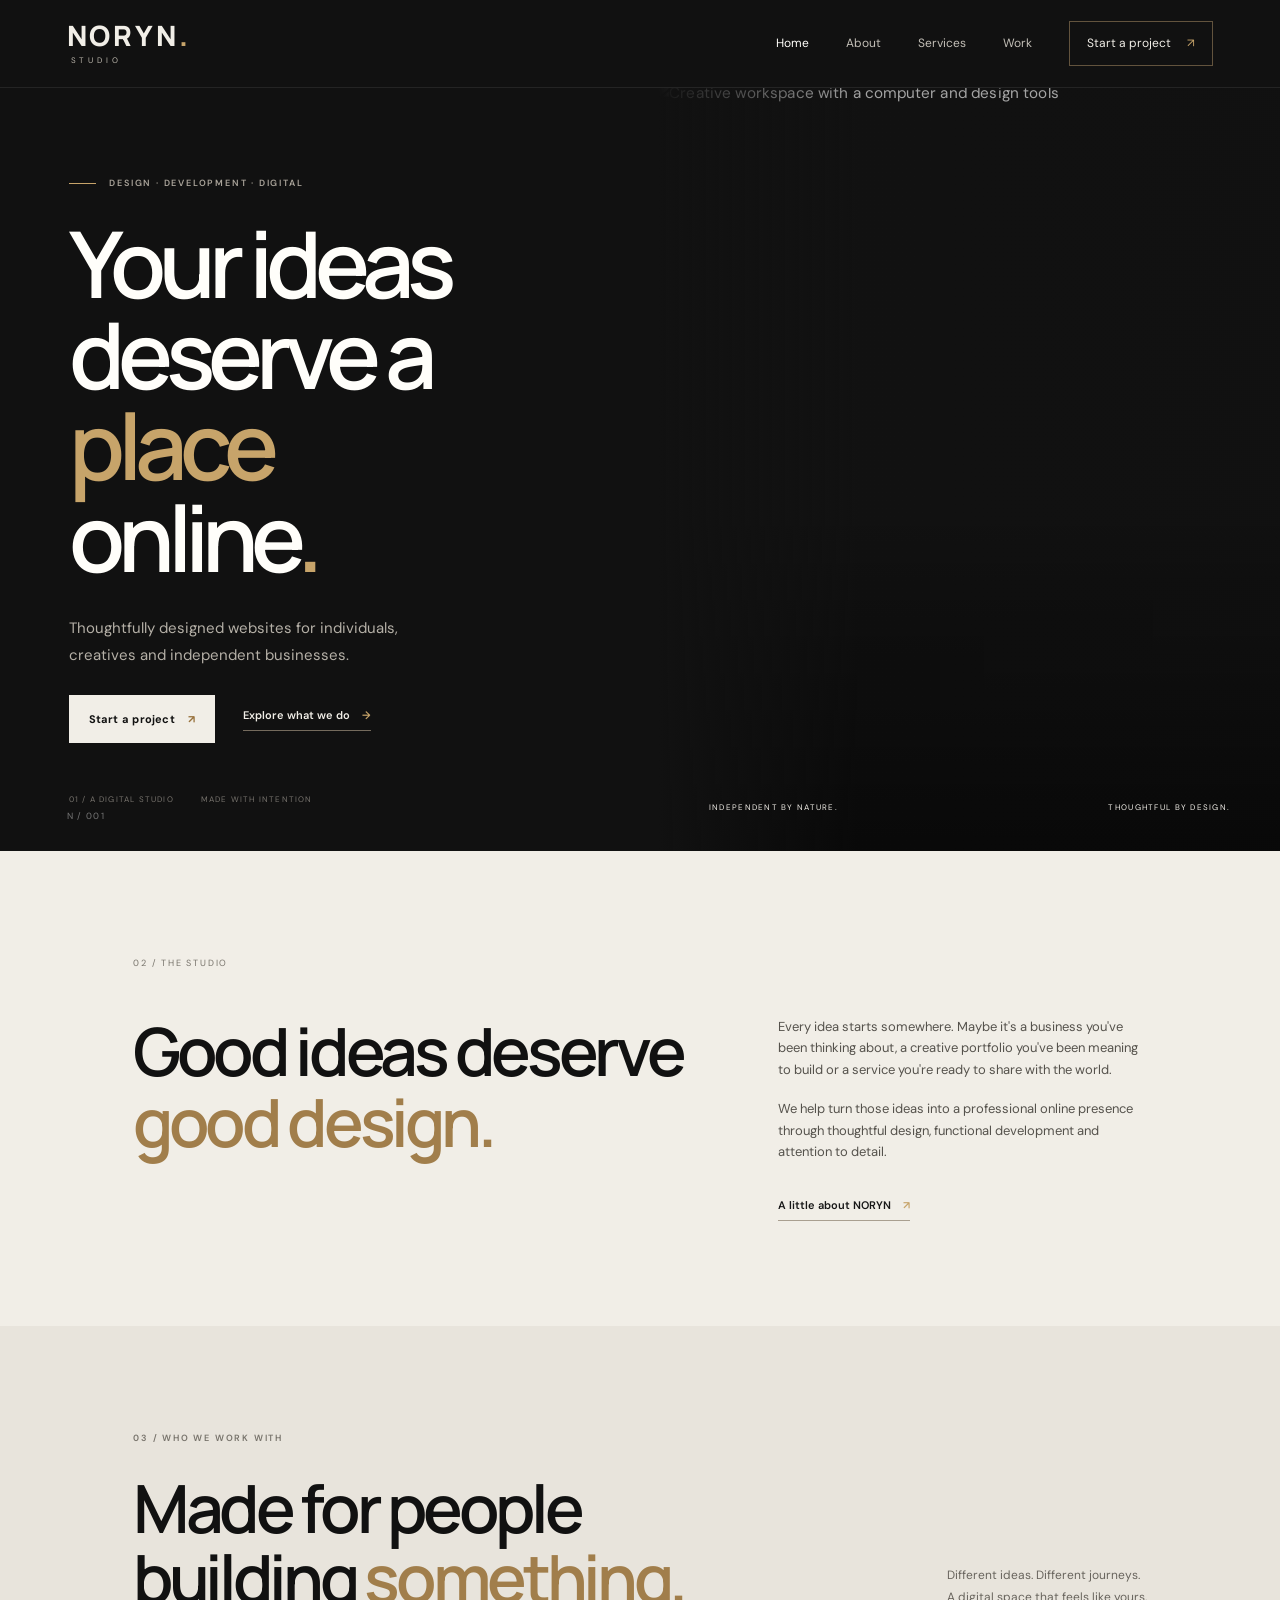
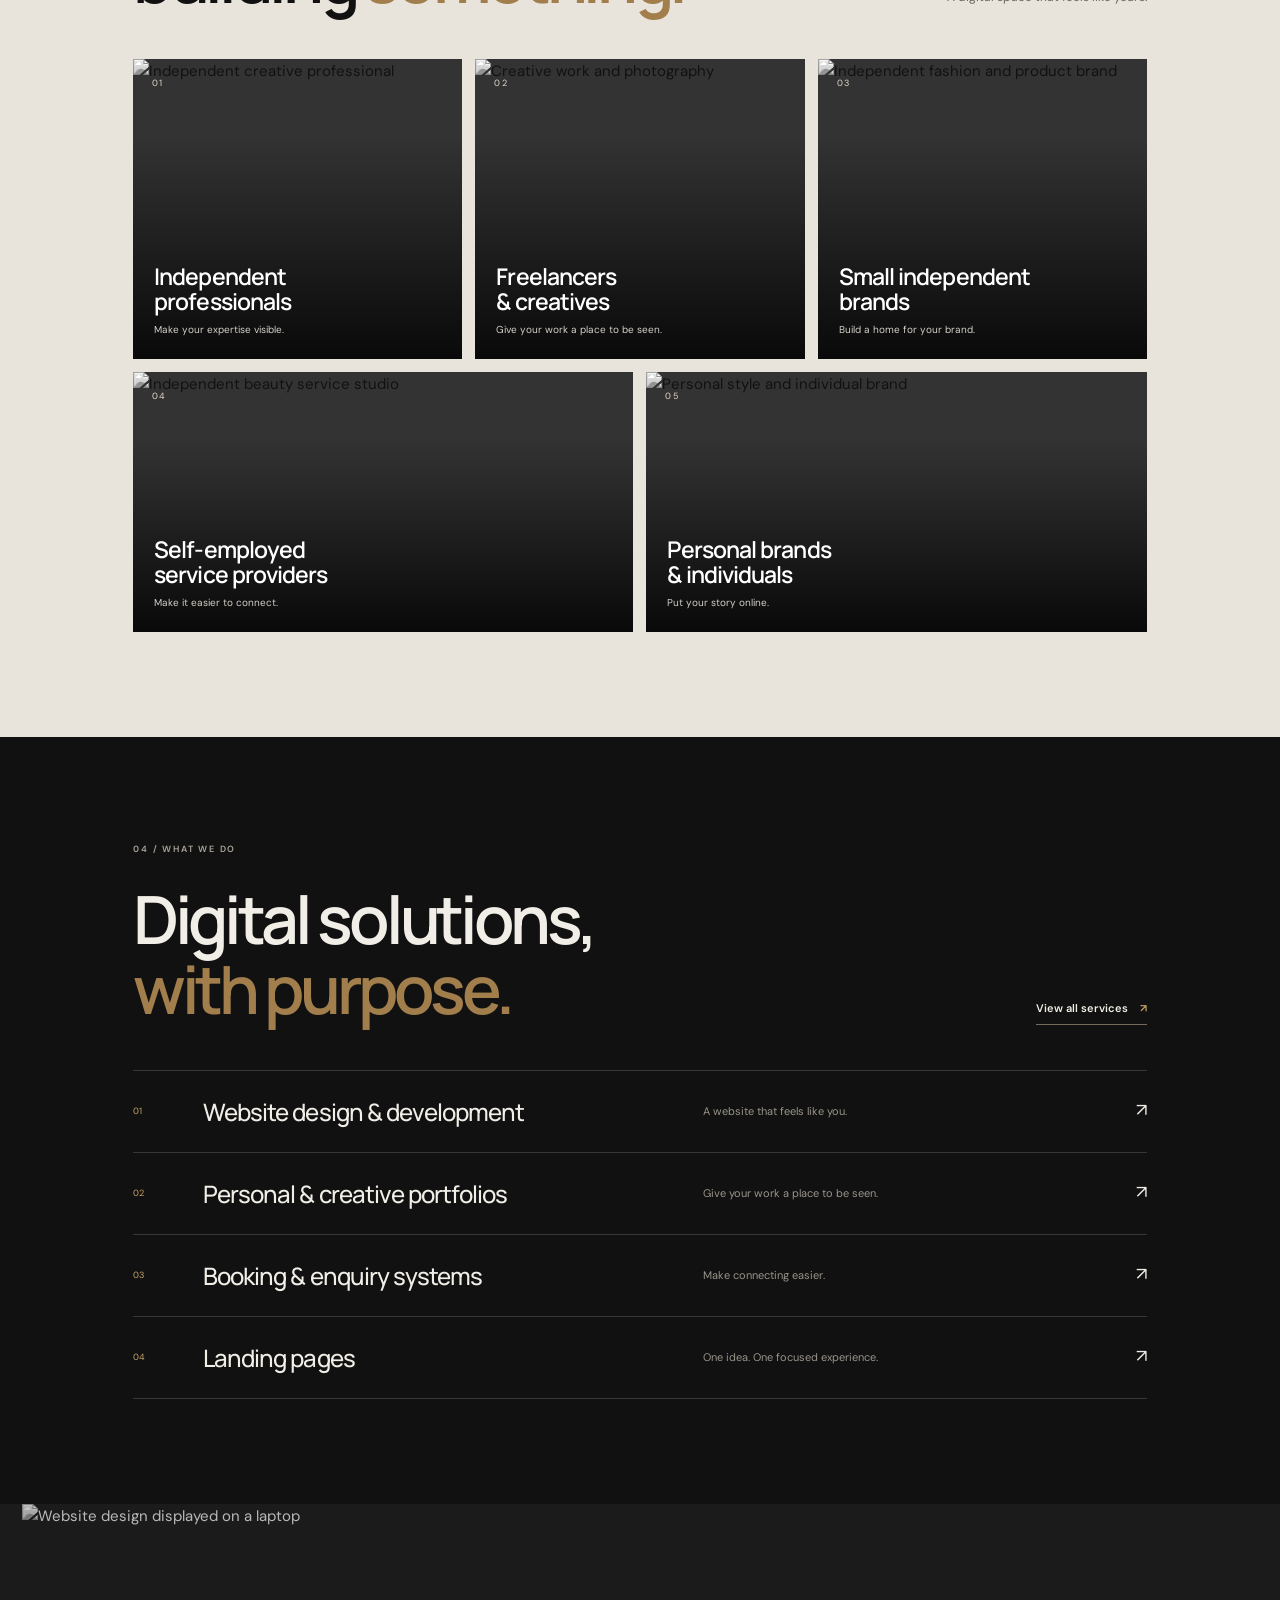
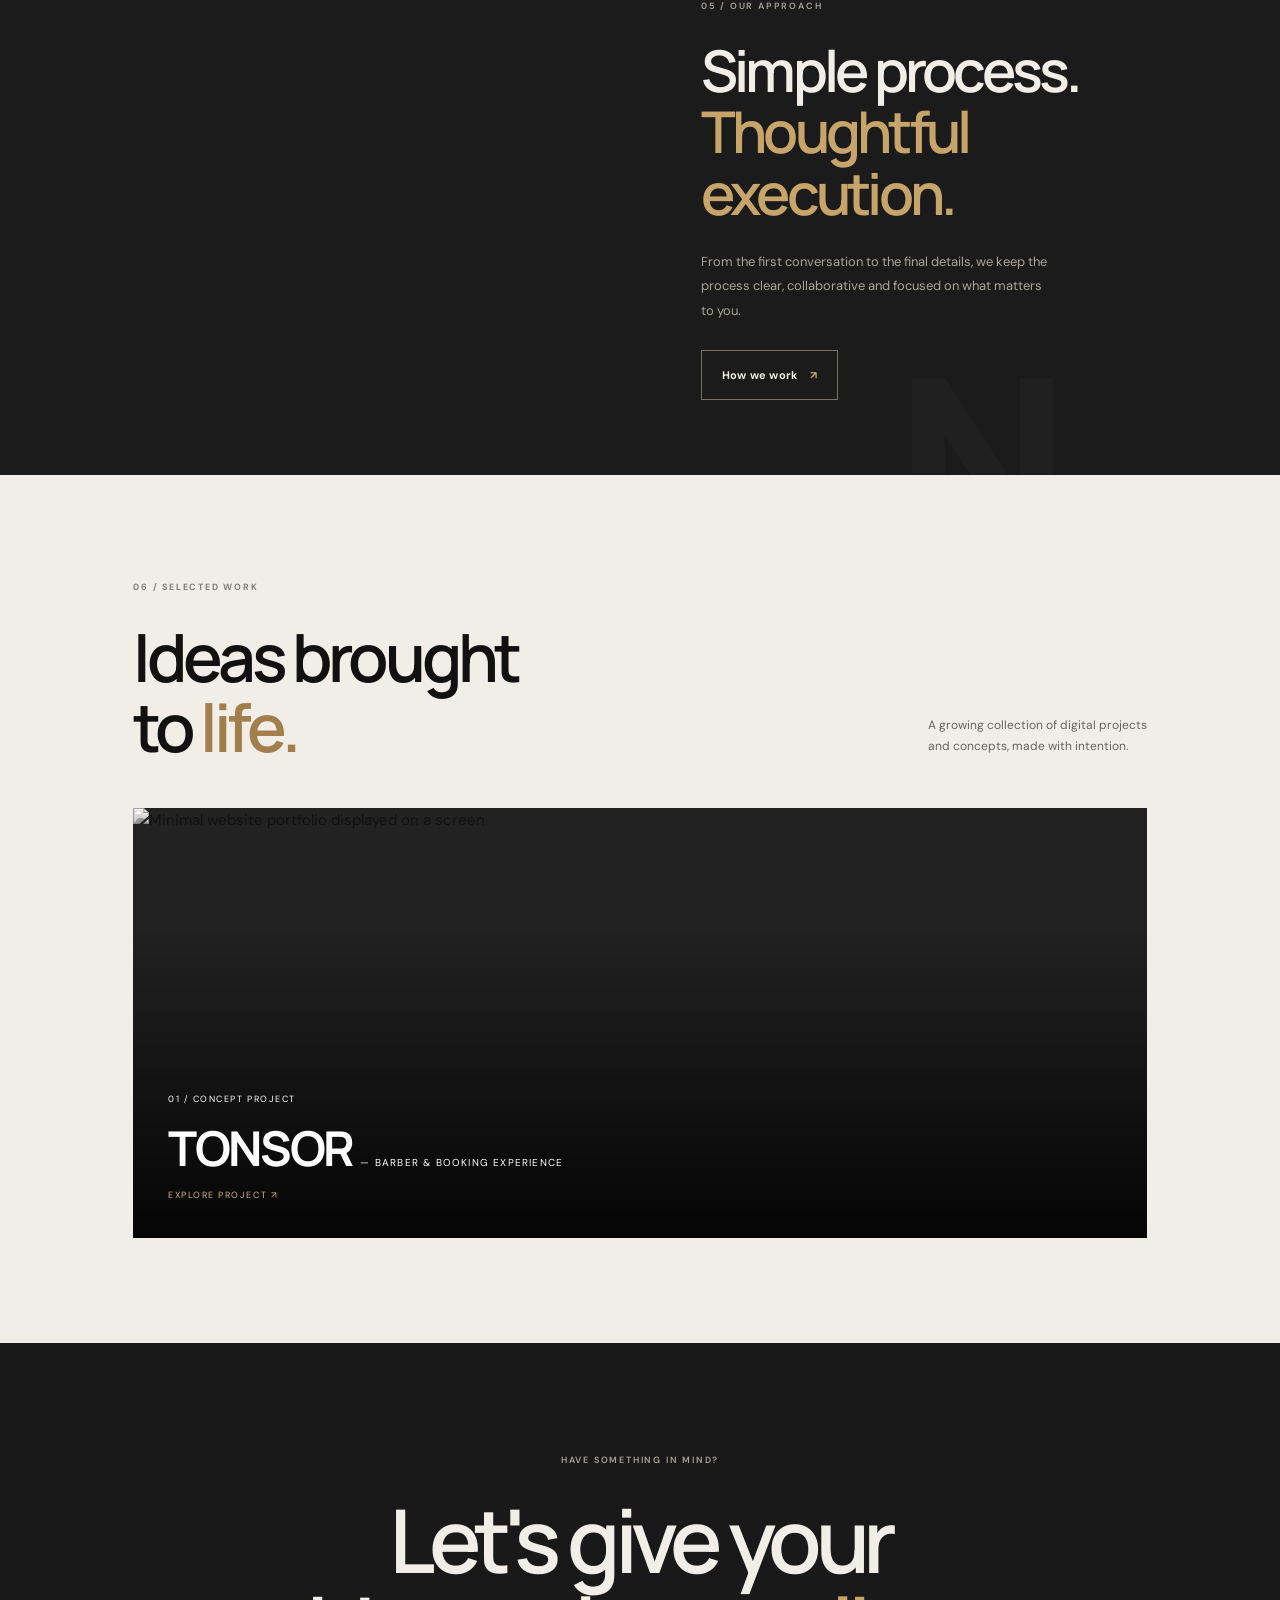
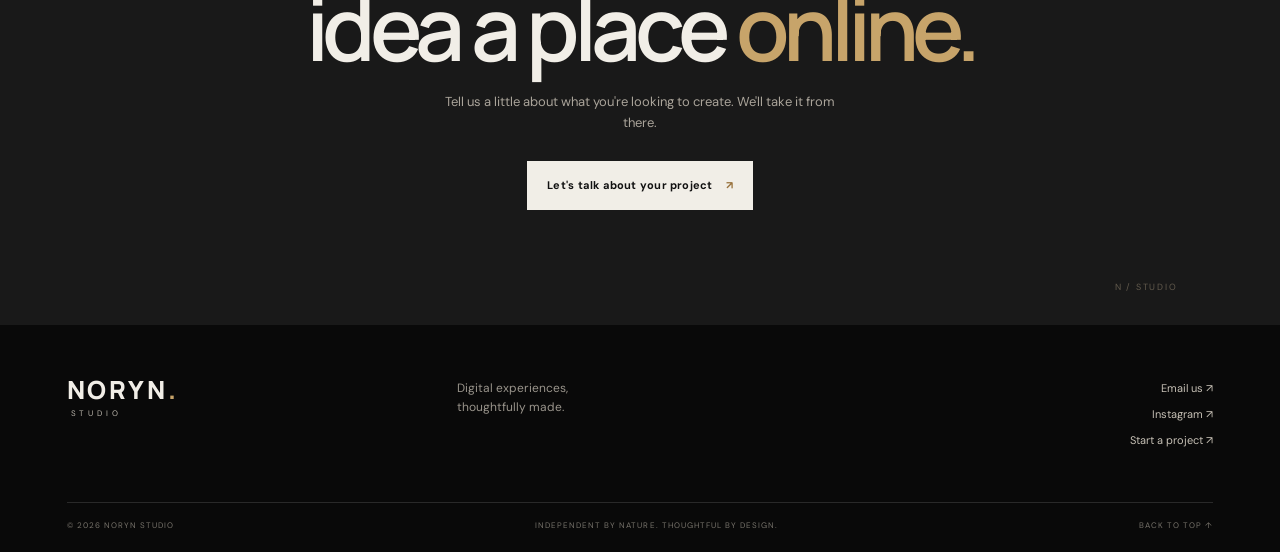
==== index.html @ b8d51d9d "Initial Noryn Studio website" ====
<!DOCTYPE html>
<html lang="en">
<head>
  <meta charset="UTF-8">
  <meta name="viewport" content="width=device-width, initial-scale=1.0">
  <meta name="description" content="NORYN STUDIO creates thoughtful, modern websites for individuals, creatives and independent businesses.">
  <meta name="theme-color" content="#111111">
  <title>NORYN STUDIO — Your ideas deserve a place online.</title>
  <link rel="preconnect" href="https://fonts.googleapis.com">
  <link rel="preconnect" href="https://fonts.gstatic.com" crossorigin>
  <link href="https://fonts.googleapis.com/css2?family=DM+Sans:wght@400;500;600;700&family=Manrope:wght@400;500;600;700;800&display=swap" rel="stylesheet">
  <link rel="stylesheet" href="assets/css/style.css">
  <script defer src="assets/js/main.js"></script>
</head>
<body>
  <header class="site-header">
    <a class="brand" href="index.html" aria-label="Noryn Studio home">
      <span class="brand-name">NORYN<span class="brand-dot">.</span></span><span class="brand-sub">STUDIO</span>
    </a>
    <button class="menu-toggle" aria-label="Open navigation" aria-expanded="false"><span></span><span></span></button>
    <nav class="main-nav">
      <a class="active" href="index.html">Home</a><a href="about.html">About</a><a href="services.html">Services</a><a href="work.html">Work</a>
      <a class="nav-cta" href="contact.html">Start a project <span>↗</span></a>
    </nav>
  </header>

  <main>
    <section class="hero">
      <div class="hero-copy">
        <p class="eyebrow"><span class="eyebrow-line"></span> DESIGN · DEVELOPMENT · DIGITAL</p>
        <h1>Your ideas<br>deserve a <em>place</em><br>online<span class="gold-dot">.</span></h1>
        <p class="hero-intro">Thoughtfully designed websites for individuals, creatives and independent businesses.</p>
        <div class="hero-actions"><a class="button button-light" href="contact.html">Start a project <span>↗</span></a><a class="text-link" href="services.html">Explore what we do <span>→</span></a></div>
        <div class="hero-footnote"><span>01 / A DIGITAL STUDIO</span><span>MADE WITH INTENTION</span></div>
      </div>
      <div class="hero-visual">
        <img src="https://images.unsplash.com/photo-1498050108023-c5249f4df085?auto=format&fit=crop&w=1400&q=85" alt="Creative workspace with a computer and design tools">
        <div class="visual-overlay"></div>
        <div class="visual-caption"><span>INDEPENDENT BY NATURE.</span><span>THOUGHTFUL BY DESIGN.</span></div>
      </div>
      <div class="hero-index">N / 001</div>
    </section>

    <section class="intro section-pad">
      <div class="section-kicker">02 / THE STUDIO</div>
      <div class="intro-content">
        <h2>Good ideas deserve<br><span>good design.</span></h2>
        <div class="intro-text"><p>Every idea starts somewhere. Maybe it's a business you've been thinking about, a creative portfolio you've been meaning to build or a service you're ready to share with the world.</p><p>We help turn those ideas into a professional online presence through thoughtful design, functional development and attention to detail.</p><a class="text-link dark-link" href="about.html">A little about NORYN <span>↗</span></a></div>
      </div>
    </section>

    <section class="audience section-pad">
      <div class="section-heading"><div><p class="eyebrow dark-eyebrow">03 / WHO WE WORK WITH</p><h2>Made for people<br>building <em>something.</em></h2></div><p class="heading-note">Different ideas. Different journeys.<br>A digital space that feels like yours.</p></div>
      <div class="audience-grid">
        <article class="audience-card card-large"><img src="https://images.unsplash.com/photo-1524504388940-b1c1722653e1?auto=format&fit=crop&w=900&q=85" alt="Independent creative professional"><div class="card-shade"></div><div class="card-number">01</div><div class="audience-label"><h3>Independent<br>professionals</h3><p>Make your expertise visible.</p></div></article>
        <article class="audience-card"><img src="https://images.unsplash.com/photo-1492684223066-81342ee5ff30?auto=format&fit=crop&w=900&q=85" alt="Creative work and photography"><div class="card-shade"></div><div class="card-number">02</div><div class="audience-label"><h3>Freelancers<br>& creatives</h3><p>Give your work a place to be seen.</p></div></article>
        <article class="audience-card"><img src="https://images.unsplash.com/photo-1490312278390-ab64016e0aa9?auto=format&fit=crop&w=900&q=85" alt="Independent fashion and product brand"><div class="card-shade"></div><div class="card-number">03</div><div class="audience-label"><h3>Small independent<br>brands</h3><p>Build a home for your brand.</p></div></article>
        <article class="audience-card"><img src="https://images.unsplash.com/photo-1600948836101-f9ffda59d250?auto=format&fit=crop&w=900&q=85" alt="Independent beauty service studio"><div class="card-shade"></div><div class="card-number">04</div><div class="audience-label"><h3>Self-employed<br>service providers</h3><p>Make it easier to connect.</p></div></article>
        <article class="audience-card"><img src="https://images.unsplash.com/photo-1529139574466-a303027c1d8b?auto=format&fit=crop&w=900&q=85" alt="Personal style and individual brand"><div class="card-shade"></div><div class="card-number">05</div><div class="audience-label"><h3>Personal brands<br>& individuals</h3><p>Put your story online.</p></div></article>
      </div>
    </section>

    <section class="services-preview section-pad">
      <div class="section-heading"><div><p class="eyebrow">04 / WHAT WE DO</p><h2>Digital solutions,<br><em>with purpose.</em></h2></div><a class="text-link" href="services.html">View all services <span>↗</span></a></div>
      <div class="service-list">
        <a href="services.html#websites" class="service-row"><span class="service-no">01</span><span class="service-name">Website design & development</span><span class="service-desc">A website that feels like you.</span><span class="service-arrow">↗</span></a>
        <a href="services.html#portfolios" class="service-row"><span class="service-no">02</span><span class="service-name">Personal & creative portfolios</span><span class="service-desc">Give your work a place to be seen.</span><span class="service-arrow">↗</span></a>
        <a href="services.html#booking" class="service-row"><span class="service-no">03</span><span class="service-name">Booking & enquiry systems</span><span class="service-desc">Make connecting easier.</span><span class="service-arrow">↗</span></a>
        <a href="services.html#landing" class="service-row"><span class="service-no">04</span><span class="service-name">Landing pages</span><span class="service-desc">One idea. One focused experience.</span><span class="service-arrow">↗</span></a>
      </div>
    </section>

    <section class="feature section-pad">
      <div class="feature-image"><img src="https://images.unsplash.com/photo-1460925895917-afdab827c52f?auto=format&fit=crop&w=1300&q=85" alt="Website design displayed on a laptop"></div>
      <div class="feature-copy"><p class="eyebrow">05 / OUR APPROACH</p><h2>Simple process.<br><em>Thoughtful execution.</em></h2><p>From the first conversation to the final details, we keep the process clear, collaborative and focused on what matters to you.</p><a class="button button-outline" href="about.html#approach">How we work <span>↗</span></a><div class="feature-mark">N.</div></div>
    </section>

    <section class="work-teaser section-pad">
      <div class="section-heading"><div><p class="eyebrow dark-eyebrow">06 / SELECTED WORK</p><h2>Ideas brought<br>to <em>life.</em></h2></div><p class="heading-note">A growing collection of digital projects<br>and concepts, made with intention.</p></div>
      <a href="work.html" class="work-preview"><img src="https://images.unsplash.com/photo-1507238691740-187a5b1d37b8?auto=format&fit=crop&w=1600&q=85" alt="Minimal website portfolio displayed on a screen"><div class="work-preview-overlay"><span>01 / CONCEPT PROJECT</span><h3>TONSOR <small>— BARBER & BOOKING EXPERIENCE</small></h3><span class="work-open">EXPLORE PROJECT ↗</span></div></a>
    </section>

    <section class="closing-cta">
      <p class="eyebrow">HAVE SOMETHING IN MIND?</p><h2>Let's give your<br>idea a place <em>online.</em></h2><p>Tell us a little about what you're looking to create. We'll take it from there.</p><a class="button button-light" href="contact.html">Let's talk about your project <span>↗</span></a><span class="cta-orbit">N / STUDIO</span>
    </section>
  </main>
  <footer class="footer"><a class="brand footer-brand" href="index.html"><span class="brand-name">NORYN<span class="brand-dot">.</span></span><span class="brand-sub">STUDIO</span></a><p>Digital experiences,<br>thoughtfully made.</p><div class="footer-links"><a href="mailto:saadiqahhendricks2909@gmail.com,moegamattauriqosman@gmail.com">Email us ↗</a><a href="#" aria-label="Instagram">Instagram ↗</a><a href="contact.html">Start a project ↗</a></div><div class="footer-bottom"><span>© 2026 NORYN STUDIO</span><span>INDEPENDENT BY NATURE. THOUGHTFUL BY DESIGN.</span><a href="#top">BACK TO TOP ↑</a></div></footer>
</body>
</html>
---- assets/css/style.css ----
@import url('https://fonts.googleapis.com/css2?family=DM+Sans:wght@400;500;600;700&family=Manrope:wght@400;500;600;700;800&display=swap');
:root{--black:#111111;--black2:#191919;--panel:#222222;--ivory:#f1eee7;--paper:#e8e4dc;--white:#fffefa;--muted:#aaa69e;--gold:#c7a46a;--line:rgba(255,255,255,.16);--darkline:rgba(17,17,17,.18);--sans:'DM Sans',sans-serif;--display:'Manrope',sans-serif}
*{box-sizing:border-box}html{scroll-behavior:smooth}body{margin:0;background:var(--black);color:var(--ivory);font-family:var(--sans);font-size:15px;line-height:1.65}body.menu-open{overflow:hidden}a{color:inherit;text-decoration:none}img{display:block;width:100%;height:100%;object-fit:cover}button,input,textarea,select{font:inherit}.announcement{height:31px;padding:0 5.2%;display:flex;justify-content:space-between;align-items:center;background:#090909;color:#8d8981;font-size:9px;letter-spacing:.16em}.site-header{height:88px;padding:0 5.2%;display:flex;align-items:center;justify-content:space-between;background:var(--black);position:relative;z-index:20;border-bottom:1px solid rgba(255,255,255,.08)}.brand{display:flex;flex-direction:column;line-height:1}.brand-name{font:800 28px/.9 var(--display);letter-spacing:.105em}.brand-dot{color:var(--gold)}.brand-sub{font-size:8px;letter-spacing:.48em;margin-top:8px;padding-left:4px;color:#b9b4aa}.main-nav{display:flex;align-items:center;gap:37px}.main-nav>a{font-size:12px;color:#c3bfb7;transition:color .2s}.main-nav>a:hover,.main-nav>a.active{color:var(--white)}.main-nav .nav-cta{border:1px solid #62533d;padding:12px 17px;color:var(--ivory)}.nav-cta span,.button span{color:var(--gold);margin-left:13px}.menu-toggle{display:none;background:none;border:0}.hero{min-height:650px;display:grid;grid-template-columns:1.03fr .97fr;position:relative;overflow:hidden}.hero-copy{padding:88px 7vw 45px 10.4%;display:flex;flex-direction:column;align-items:flex-start;position:relative;z-index:2}.eyebrow{font-size:9px;letter-spacing:.2em;color:#aaa49a;margin:0 0 27px;font-weight:600}.eyebrow-line{display:inline-block;width:27px;height:1px;background:var(--gold);vertical-align:middle;margin-right:10px}.hero h1,.page-hero h1,.contact-intro h1,.success-page h1{font:600 clamp(56px,7.2vw,100px)/.99 var(--display);letter-spacing:-.075em;margin:0;color:var(--white)}h1 em,h2 em{font-style:normal;color:var(--gold)}.gold-dot{color:var(--gold)}.hero-intro{max-width:360px;color:#b5b0a7;font-size:15px;line-height:1.8;margin:32px 0 26px}.hero-actions{display:flex;align-items:center;gap:28px}.button{display:inline-flex;align-items:center;justify-content:center;padding:15px 20px;font-size:11px;font-weight:700;letter-spacing:.02em;transition:transform .2s,background .2s}.button:hover{transform:translateY(-3px)}.button-light{background:var(--ivory);color:var(--black)}.button-light span{color:#99733e}.text-link{font-size:11px;font-weight:600;color:var(--ivory);border-bottom:1px solid #756b5d;padding-bottom:6px}.text-link span{color:var(--gold);margin-left:9px}.hero-footnote{display:flex;gap:27px;margin-top:auto;padding-top:50px;font-size:8px;letter-spacing:.15em;color:#77736d}.hero-visual{position:relative;min-height:650px;overflow:hidden}.hero-visual img{filter:grayscale(100%);opacity:.75;transform:scale(1.02)}.visual-overlay{position:absolute;inset:0;background:linear-gradient(90deg,#111 0%,rgba(17,17,17,.12) 32%,rgba(17,17,17,.1) 100%),linear-gradient(0deg,rgba(0,0,0,.55),transparent 45%)}.visual-stamp{position:absolute;top:17%;right:13%;width:118px;height:118px;border:1px solid rgba(241,238,231,.7);border-radius:50%;display:flex;flex-direction:column;align-items:center;justify-content:center;font-size:8px;letter-spacing:.17em;transform:rotate(12deg)}.visual-stamp b{font-size:28px;color:var(--gold);font-weight:400;line-height:1.2}.visual-caption{position:absolute;bottom:37px;left:8%;right:8%;display:flex;justify-content:space-between;font-size:8px;letter-spacing:.16em}.hero-index{position:absolute;bottom:27px;left:5.2%;font-size:9px;color:#777;letter-spacing:.15em}.ticker{overflow:hidden;background:var(--gold);color:#151515;padding:12px 0}.ticker-track{display:flex;align-items:center;justify-content:space-around;gap:34px;white-space:nowrap;font-size:10px;font-weight:700;letter-spacing:.18em;animation:marquee 30s linear infinite}.ticker i{font-style:normal;font-size:17px}@keyframes marquee{to{transform:translateX(-15%)}}.section-pad{padding:105px 10.4%}.intro{background:var(--ivory);color:var(--black)}.section-kicker{font-size:9px;letter-spacing:.2em;color:#77736b}.intro-content{display:grid;grid-template-columns:1.2fr .8fr;gap:9%;margin-top:45px}.intro h2,.section-heading h2,.feature h2,.about-statement h2,.belief-copy h2,.approach-section h2{font:600 clamp(40px,5.2vw,68px)/1.06 var(--display);letter-spacing:-.065em;margin:0}.intro h2 span{color:#a17e4b}.intro-text{max-width:440px;color:#55524c;font-size:13px}.intro-text p{margin:0 0 18px}.dark-link{color:#171717;border-color:#a99f90;display:inline-block;margin-top:15px}.audience{background:var(--paper);color:var(--black)}.section-heading{display:flex;justify-content:space-between;align-items:flex-end;gap:30px;margin-bottom:45px}.dark-eyebrow{color:#77736b}.section-heading h2 em,.approach-section h2 em{color:#a17e4b}.heading-note{font-size:12px;color:#68645d;line-height:1.8;margin:0 0 5px}.audience-grid{display:grid;grid-template-columns:repeat(6,1fr);gap:13px}.audience-card{grid-column:span 2;height:300px;position:relative;overflow:hidden;background:#333}.audience-card:nth-child(4),.audience-card:nth-child(5){grid-column:span 3;height:260px}.audience-card img{filter:grayscale(100%);transition:transform .7s,filter .5s}.audience-card:hover img{transform:scale(1.06);filter:grayscale(30%)}.card-shade{position:absolute;inset:0;background:linear-gradient(0deg,rgba(0,0,0,.82),transparent 75%)}.card-number{position:absolute;top:17px;left:19px;color:#e2d9c9;font-size:9px;letter-spacing:.15em}.audience-label{position:absolute;left:21px;right:18px;bottom:20px;color:white}.audience-label h3{font:600 23px/1.1 var(--display);letter-spacing:-.04em;margin:0 0 8px}.audience-label p{font-size:10px;color:#d4d0c8;margin:0}.services-preview{background:var(--black)}.services-preview .section-heading{align-items:flex-end}.service-list{border-top:1px solid var(--line)}.service-row{display:grid;grid-template-columns:55px 1.2fr 1fr 25px;align-items:center;gap:15px;padding:24px 0;border-bottom:1px solid var(--line);transition:padding .25s,color .25s}.service-row:hover{padding-left:12px;color:var(--gold)}.service-no{font-size:9px;color:var(--gold)}.service-name{font:500 clamp(17px,2vw,24px) var(--display);letter-spacing:-.04em}.service-desc{font-size:11px;color:#99948b}.service-arrow{font-size:18px;text-align:right}.feature{display:grid;grid-template-columns:1fr 1fr;min-height:520px;background:#1b1b1b;padding-top:0;padding-bottom:0}.feature-image{min-height:520px;margin-left:-22%;overflow:hidden}.feature-image img{filter:grayscale(100%);opacity:.75}.feature-copy{padding:95px 0 75px 12%;position:relative;overflow:hidden}.feature-copy h2{font-size:clamp(38px,4.5vw,60px)}.feature-copy>p:not(.eyebrow){max-width:350px;color:#aaa59c;font-size:13px;line-height:1.9;margin:26px 0}.button-outline{border:1px solid #777064;color:var(--ivory)}.feature-mark{position:absolute;right:0;bottom:-80px;font:800 240px/.8 var(--display);color:rgba(255,255,255,.025)}.work-teaser{background:var(--ivory);color:var(--black)}.work-preview{height:430px;display:block;position:relative;overflow:hidden;background:#222}.work-preview img{filter:grayscale(100%);transition:transform .7s}.work-preview:hover img{transform:scale(1.04)}.work-preview-overlay{position:absolute;inset:0;background:linear-gradient(0deg,rgba(0,0,0,.85),transparent 75%);padding:35px;display:flex;flex-direction:column;justify-content:flex-end;color:white}.work-preview-overlay>span{font-size:9px;letter-spacing:.17em}.work-preview-overlay h3{font:700 clamp(28px,4vw,48px) var(--display);letter-spacing:-.05em;margin:8px 0}.work-preview-overlay h3 small{font:400 10px var(--sans);letter-spacing:.12em}.work-open{color:#d5b47e}.closing-cta{position:relative;text-align:center;padding:110px 20px 115px;background:#191919;overflow:hidden}.closing-cta h2{font:600 clamp(48px,7vw,88px)/1 var(--display);letter-spacing:-.07em;margin:0 0 20px}.closing-cta>p:not(.eyebrow){color:#aaa49a;font-size:13px;margin:0 auto 28px;max-width:400px}.cta-orbit{position:absolute;right:8%;bottom:30px;color:#625a4d;font-size:9px;letter-spacing:.2em}.footer{padding:54px 5.2% 20px;display:grid;grid-template-columns:1fr 1fr 1fr;gap:25px;background:#090909;color:var(--ivory)}.footer-brand .brand-name{font-size:25px}.footer>p{font-size:12px;color:#99948b;margin:0}.footer-links{display:flex;flex-direction:column;gap:8px;align-items:flex-end}.footer-links a{font-size:11px;color:#c7c1b6}.footer-bottom{grid-column:1/-1;border-top:1px solid #292929;margin-top:28px;padding-top:16px;display:flex;justify-content:space-between;font-size:8px;letter-spacing:.13em;color:#77736b}
.page-hero{padding:85px 10.4% 0}.page-hero h1{font-size:clamp(55px,8vw,104px)}.page-lead{font-size:14px;color:#aaa49a;max-width:430px;margin:28px 0 45px;line-height:1.8}.page-hero-image{height:390px;overflow:hidden}.page-hero-image img{filter:grayscale(100%);opacity:.8}.about-statement{display:grid;grid-template-columns:.45fr 1fr;gap:8%;background:var(--ivory);color:var(--black)}.about-statement h2{margin-bottom:30px}.narrow-copy{max-width:590px;color:#55524c;font-size:13px}.narrow-copy p{margin:0 0 17px}.beliefs{display:grid;grid-template-columns:1fr 1fr;min-height:480px;background:#1c1c1c}.belief-image{min-height:480px}.belief-image img{filter:grayscale(100%);opacity:.7}.belief-copy{padding:85px 12%}.belief-copy h2{font-size:clamp(40px,5vw,62px);margin-bottom:25px}.belief-copy>p:not(.eyebrow){font-size:13px;color:#aaa49a;line-height:1.9}.approach-section{background:var(--paper);color:var(--black)}.approach-section h2{margin-bottom:55px}.steps{display:grid;grid-template-columns:repeat(4,1fr);gap:24px}.step{border-top:1px solid #aaa195;padding-top:17px}.step span{font-size:10px;color:#a17e4b}.step h3{font:600 22px var(--display);margin:25px 0 10px}.step p{font-size:12px;color:#625e57;line-height:1.8;margin:0}.services-hero{padding-bottom:0}.service-detail-list{padding-top:50px}.service-detail{display:grid;grid-template-columns:.65fr 1.15fr .9fr;gap:35px;padding:50px 0;border-bottom:1px solid var(--line);align-items:start}.detail-number{font-size:9px;letter-spacing:.15em;color:var(--gold);padding-top:10px}.service-detail h2{font:600 clamp(30px,3.7vw,48px)/1.05 var(--display);letter-spacing:-.06em;margin:0 0 20px}.service-detail p{max-width:480px;color:#aaa49a;font-size:12px;line-height:1.9}.service-detail img{height:230px;filter:grayscale(100%);opacity:.82}.ideal-for{display:block;font-size:8px;letter-spacing:.12em;color:#a58c68;margin-top:22px;line-height:1.7}.work-grid{background:var(--ivory);color:var(--black);display:grid;grid-template-columns:1fr 1fr;gap:35px}.project-image{height:310px;overflow:hidden}.project-image img{filter:grayscale(100%)}.project-meta{display:flex;justify-content:space-between;font-size:8px;letter-spacing:.13em;color:#817b71;margin-top:18px}.work-project h2{font:600 25px var(--display);letter-spacing:-.04em;margin:10px 0}.work-project h2 span{color:#a17e4b}.work-project p{font-size:12px;color:#625e57;max-width:450px}.project-status{font-size:8px;letter-spacing:.13em;color:#a17e4b}.placeholder-art{height:310px;background:#d7d1c6;display:flex;align-items:center;justify-content:center;flex-direction:column;color:#151515}.placeholder-art span{font:800 130px/.9 var(--display);letter-spacing:-.1em}.placeholder-art small{font-size:8px;letter-spacing:.2em;text-align:center;margin-top:15px}.contact-layout{display:grid;grid-template-columns:.8fr 1.2fr;gap:10%;padding-top:95px;padding-bottom:110px}.contact-intro h1{font-size:clamp(56px,7vw,88px)}.contact-intro>p:not(.eyebrow){max-width:380px;color:#aaa49a;font-size:13px;line-height:1.9;margin-top:27px}.contact-aside{margin-top:75px;border-top:1px solid var(--line);padding-top:20px;max-width:340px}.contact-aside span,.contact-aside small{font-size:8px;letter-spacing:.15em;color:var(--gold)}.contact-aside p{font-size:11px;color:#9d988f}.form-panel{background:#1c1c1c;padding:35px}.form-heading{display:flex;justify-content:space-between;gap:15px;border-bottom:1px solid #444;padding-bottom:18px;margin-bottom:25px;font-size:8px;letter-spacing:.14em;color:#c6b18e}.form-panel form>label{display:block;font-size:10px;color:#d8d3ca;margin:18px 0 8px}.form-panel input:not([type=checkbox]),.form-panel select,.form-panel textarea{width:100%;background:#242424;border:1px solid #444;color:var(--ivory);padding:13px 14px;outline:none;font-size:11px;border-radius:0}.form-panel input:focus,.form-panel select:focus,.form-panel textarea:focus{border-color:var(--gold)}.form-panel input::placeholder,.form-panel textarea::placeholder{color:#777}.form-panel select{appearance:auto}.form-panel textarea{resize:vertical}.consent{display:flex!important;align-items:flex-start;gap:10px;font-size:9px!important;color:#aaa!important}.consent input{margin-top:3px;accent-color:var(--gold)}.submit-button{border:0;width:100%;cursor:pointer;margin-top:15px}.form-note{font-size:9px;color:#89847c;text-align:center;margin:13px 0 0}.hidden{display:none}.success-page{min-height:100vh;padding:8vh 10%;display:flex;align-items:flex-start;justify-content:center;flex-direction:column;background:radial-gradient(circle at 85% 25%,#29251f,transparent 34%),#111}.success-page .eyebrow{margin-top:100px}.success-page h1{font-size:clamp(60px,9vw,110px)}.success-page>p:not(.eyebrow){color:#aaa49a;max-width:400px;margin:25px 0 30px;font-size:14px}
.reveal{opacity:0;transform:translateY(22px);transition:opacity .7s ease,transform .7s ease}.reveal.is-visible{opacity:1;transform:translateY(0)}
@media(max-width:900px){.hero-copy{padding-left:7%;padding-right:4%}.hero h1{font-size:clamp(54px,8vw,78px)}.section-pad{padding:80px 7%}.page-hero{padding-left:7%;padding-right:7%}.contact-layout{padding-left:7%;padding-right:7%;gap:5%}.main-nav{gap:20px}.service-detail{grid-template-columns:.55fr 1.2fr .8fr;gap:20px}.service-detail img{height:190px}}
@media(max-width:680px){.announcement{padding:0 5%;font-size:7px}.site-header{height:75px;padding:0 5%}.brand-name{font-size:25px}.menu-toggle{display:flex;flex-direction:column;gap:6px;padding:10px;z-index:25}.menu-toggle span{width:24px;height:1px;background:var(--ivory)}.main-nav{position:fixed;inset:0;background:#111;display:flex;flex-direction:column;justify-content:center;gap:25px;opacity:0;visibility:hidden;transition:.3s}.main-nav.is-open{opacity:1;visibility:visible}.main-nav>a{font:500 26px var(--display)}.main-nav .nav-cta{font:500 14px var(--sans);margin-top:10px}.hero{display:flex;flex-direction:column;min-height:0}.hero-copy{padding:65px 7% 35px}.hero h1{font-size:clamp(57px,14vw,84px)}.hero-intro{margin:24px 0}.hero-footnote{margin-top:42px;padding-top:20px}.hero-visual{min-height:390px;height:390px}.hero-index{display:none}.visual-stamp{width:95px;height:95px;right:9%;top:12%}.ticker-track{justify-content:flex-start;gap:25px;font-size:9px}.section-pad{padding:70px 7%}.intro-content{grid-template-columns:1fr;gap:25px;margin-top:30px}.intro h2,.section-heading h2,.about-statement h2{font-size:44px}.section-heading{display:block;margin-bottom:30px}.heading-note{margin-top:20px}.audience-grid{grid-template-columns:1fr 1fr;gap:9px}.audience-card,.audience-card:nth-child(4),.audience-card:nth-child(5){grid-column:span 1;height:235px}.audience-card:first-child{grid-column:span 2;height:270px}.audience-label{left:14px;bottom:15px}.audience-label h3{font-size:19px}.audience-label p{font-size:9px}.service-row{grid-template-columns:28px 1fr 20px;gap:10px;padding:19px 0}.service-name{font-size:17px}.service-desc{display:none}.feature{display:flex;flex-direction:column;padding:0}.feature-image{height:280px;min-height:280px;margin:0}.feature-copy{padding:55px 7% 70px}.feature-copy h2{font-size:42px}.work-preview{height:330px}.work-preview-overlay{padding:22px}.work-preview-overlay h3{font-size:29px}.work-preview-overlay h3 small{display:block;margin-top:8px}.closing-cta{padding:80px 7%}.closing-cta h2{font-size:55px}.footer{padding:40px 7% 18px;grid-template-columns:1fr 1fr}.footer>p{grid-column:1/-1;grid-row:2}.footer-links{grid-column:2;grid-row:1}.footer-bottom{gap:12px;flex-wrap:wrap}.footer-bottom span:nth-child(2){display:none}.page-hero{padding:65px 7% 0}.page-hero h1{font-size:clamp(53px,13vw,78px)}.page-lead{margin:22px 0 30px}.page-hero-image{height:260px}.about-statement{grid-template-columns:1fr;gap:30px}.beliefs{grid-template-columns:1fr}.belief-image{min-height:280px;height:280px}.belief-copy{padding:60px 7%}.belief-copy h2{font-size:44px}.steps{grid-template-columns:1fr 1fr;gap:30px 20px}.step h3{margin:14px 0 7px}.service-detail{grid-template-columns:1fr 1fr;gap:15px;padding:35px 0}.detail-number{grid-column:1/-1}.service-detail>div:nth-child(2){grid-column:1/-1}.service-detail h2{font-size:38px}.service-detail img{grid-column:1/-1;height:210px}.work-grid{grid-template-columns:1fr;gap:45px}.project-image,.placeholder-art{height:250px}.contact-layout{grid-template-columns:1fr;padding:65px 7% 80px;gap:35px}.contact-intro h1{font-size:65px}.contact-aside{margin-top:35px}.form-panel{padding:23px 18px}.form-heading{font-size:7px}.success-page{padding:8vh 7%}}
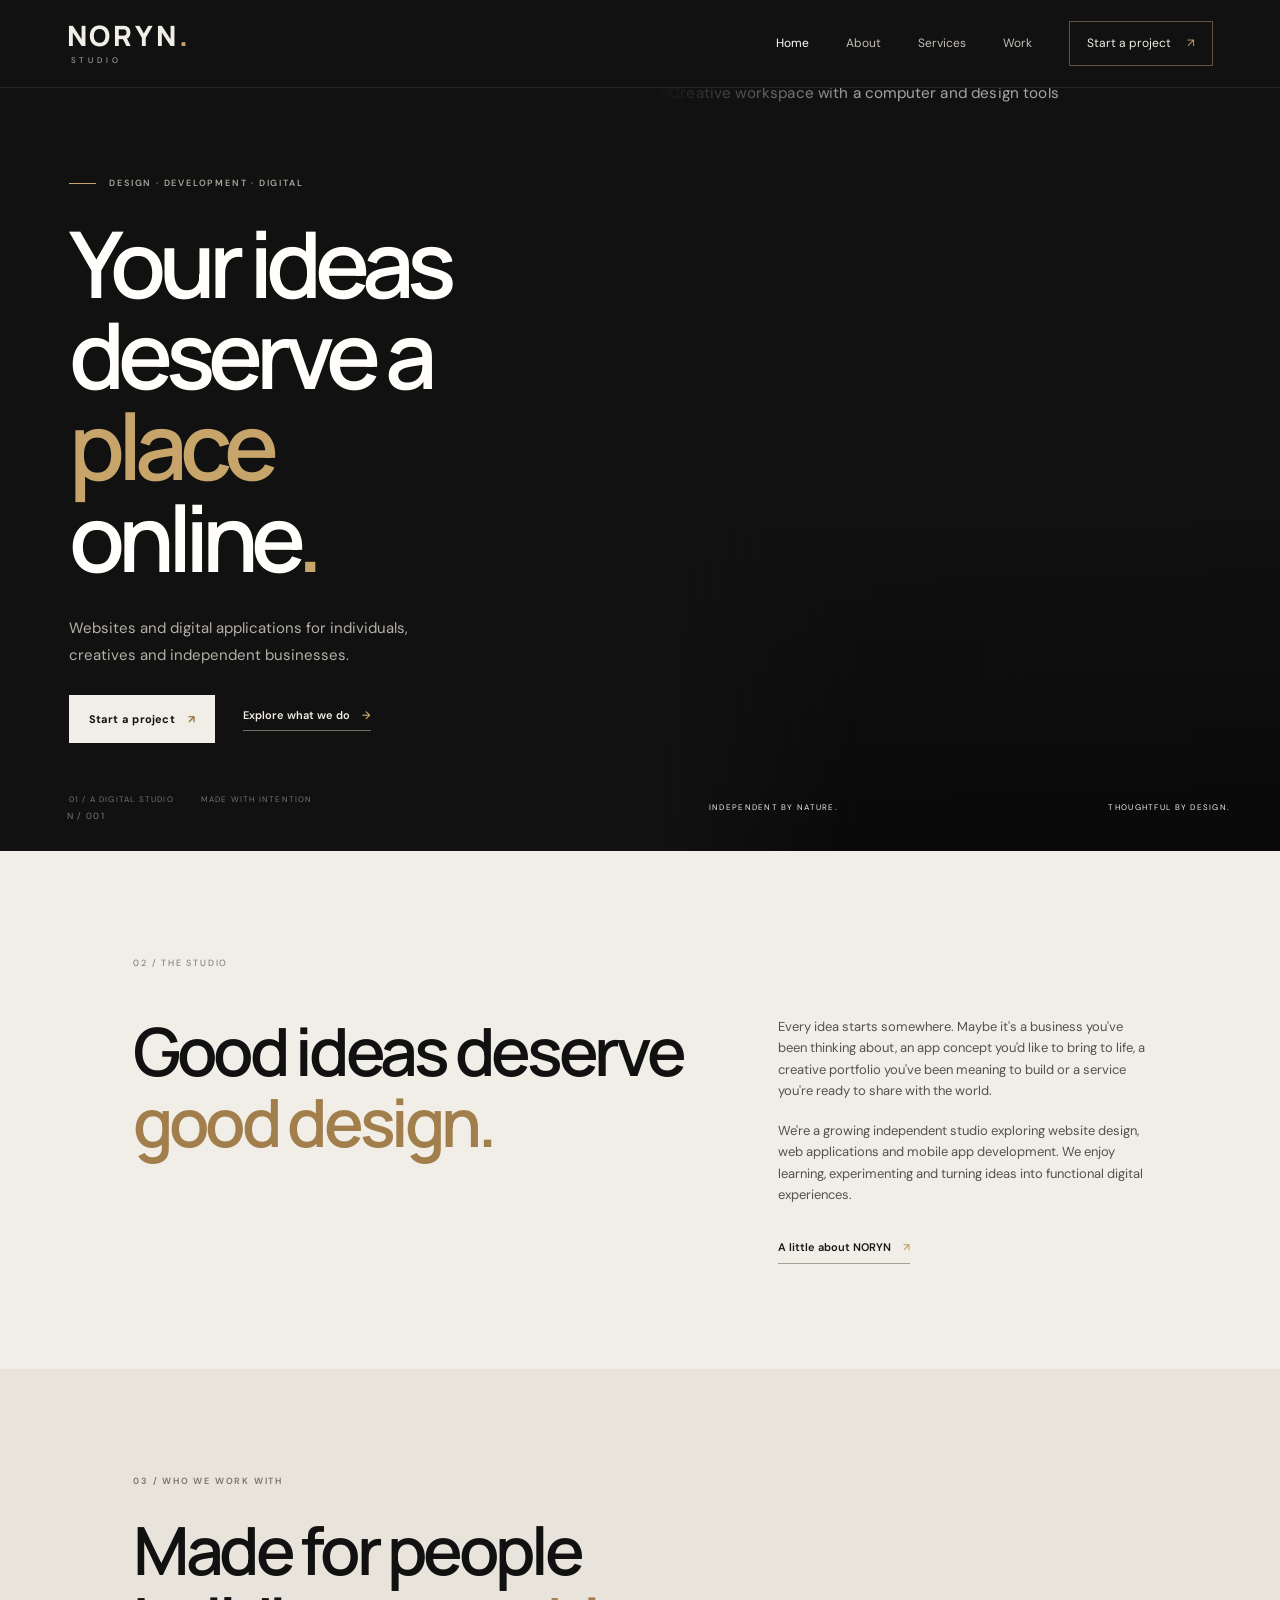
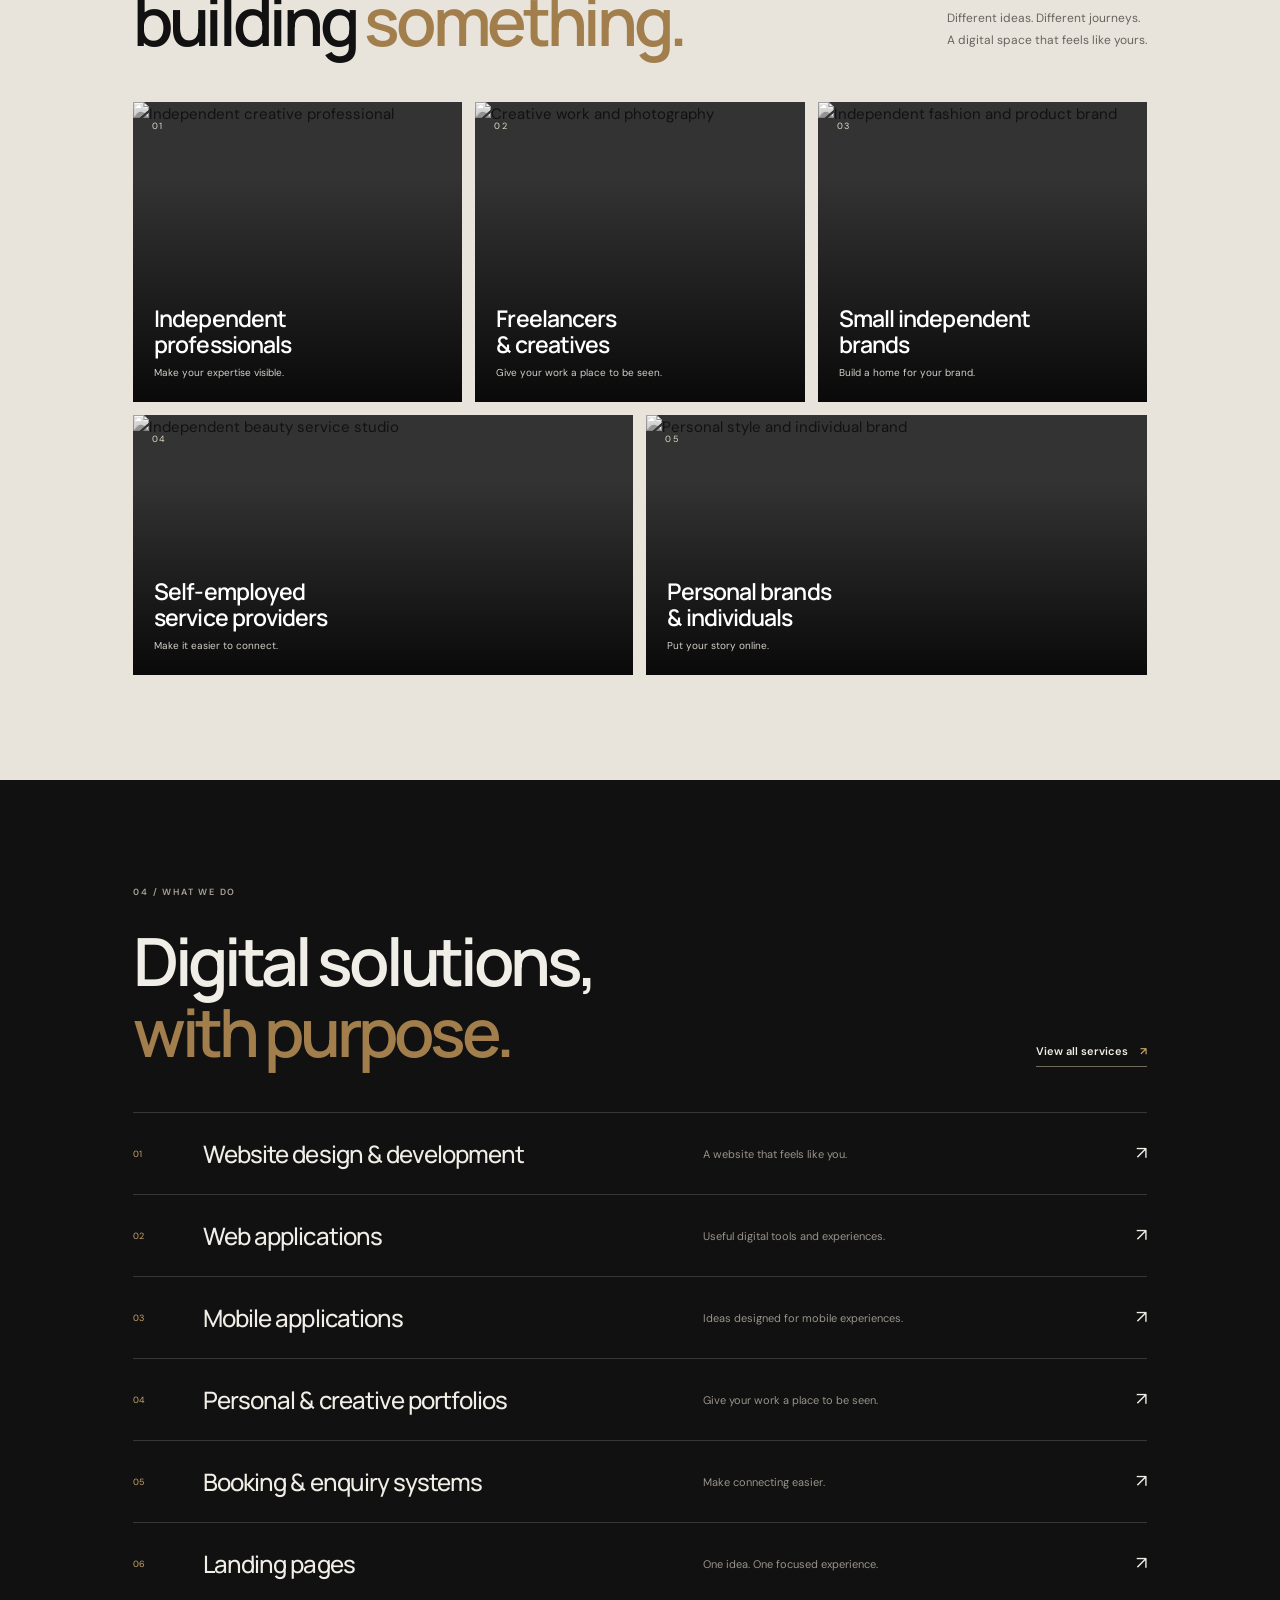
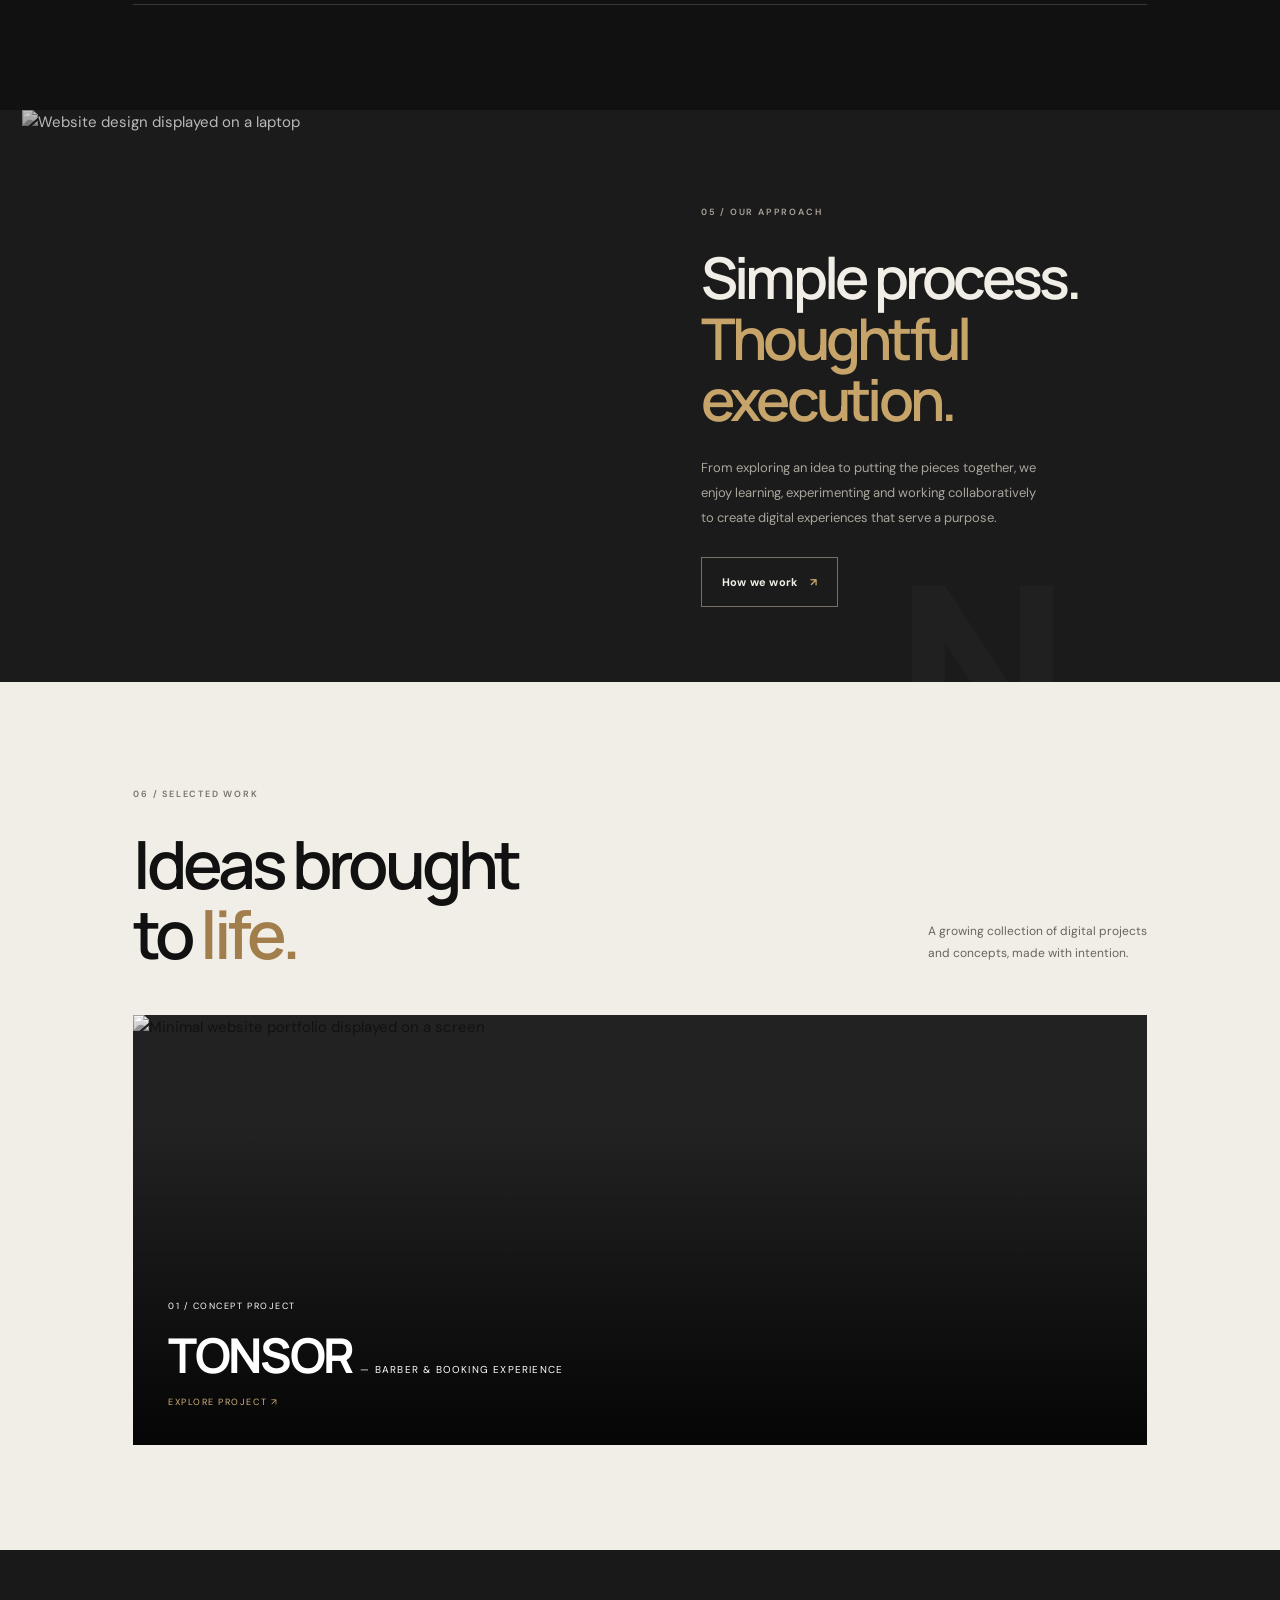
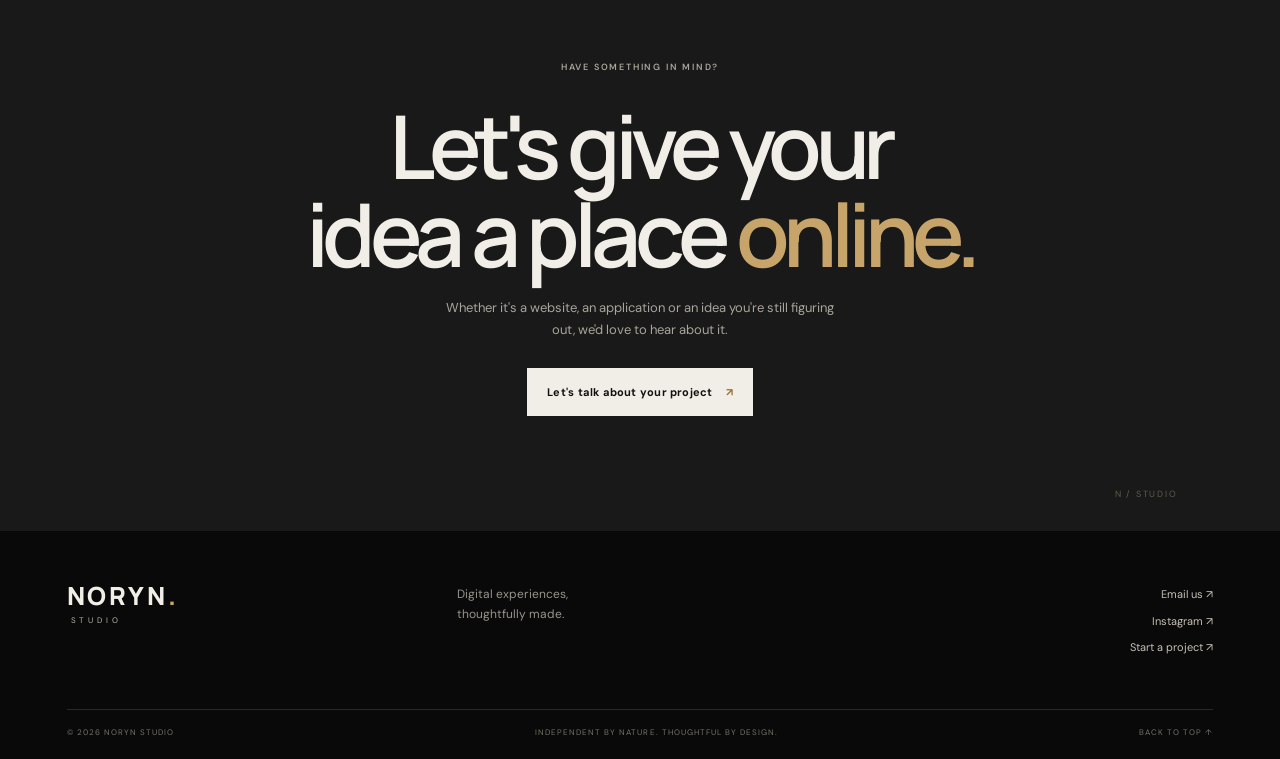
==== commit 73aa9233: "Update website content and work page" ====
--- a/index.html
+++ b/index.html
@@ -1,11 +1,18 @@
+
 <!DOCTYPE html>
 <html lang="en">
 <head>
   <meta charset="UTF-8">
   <meta name="viewport" content="width=device-width, initial-scale=1.0">
-  <meta name="description" content="NORYN STUDIO creates thoughtful, modern websites for individuals, creatives and independent businesses.">
+  <meta name="description" content="NORYN STUDIO explores website design, web applications and mobile app development for individuals, creatives and independent businesses.">
+  <meta name="robots" content="index, follow">
   <meta name="theme-color" content="#111111">
+  <meta name="author" content="NORYN STUDIO">
   <title>NORYN STUDIO — Your ideas deserve a place online.</title>
+  <link rel="canonical" href="https://noryn-studio.netlify.app/">
+  <meta property="og:type" content="website">
+  <meta property="og:site_name" content="NORYN STUDIO">
+  <meta property="og:url" content="https://noryn-studio.netlify.app/">
   <link rel="preconnect" href="https://fonts.googleapis.com">
   <link rel="preconnect" href="https://fonts.gstatic.com" crossorigin>
   <link href="https://fonts.googleapis.com/css2?family=DM+Sans:wght@400;500;600;700&family=Manrope:wght@400;500;600;700;800&display=swap" rel="stylesheet">
@@ -29,7 +36,7 @@
       <div class="hero-copy">
         <p class="eyebrow"><span class="eyebrow-line"></span> DESIGN · DEVELOPMENT · DIGITAL</p>
         <h1>Your ideas<br>deserve a <em>place</em><br>online<span class="gold-dot">.</span></h1>
-        <p class="hero-intro">Thoughtfully designed websites for individuals, creatives and independent businesses.</p>
+        <p class="hero-intro">Websites and digital applications for individuals, creatives and independent businesses.</p>
         <div class="hero-actions"><a class="button button-light" href="contact.html">Start a project <span>↗</span></a><a class="text-link" href="services.html">Explore what we do <span>→</span></a></div>
         <div class="hero-footnote"><span>01 / A DIGITAL STUDIO</span><span>MADE WITH INTENTION</span></div>
       </div>
@@ -45,7 +52,11 @@
       <div class="section-kicker">02 / THE STUDIO</div>
       <div class="intro-content">
         <h2>Good ideas deserve<br><span>good design.</span></h2>
-        <div class="intro-text"><p>Every idea starts somewhere. Maybe it's a business you've been thinking about, a creative portfolio you've been meaning to build or a service you're ready to share with the world.</p><p>We help turn those ideas into a professional online presence through thoughtful design, functional development and attention to detail.</p><a class="text-link dark-link" href="about.html">A little about NORYN <span>↗</span></a></div>
+        <div class="intro-text">
+          <p>Every idea starts somewhere. Maybe it's a business you've been thinking about, an app concept you'd like to bring to life, a creative portfolio you've been meaning to build or a service you're ready to share with the world.</p>
+          <p>We're a growing independent studio exploring website design, web applications and mobile app development. We enjoy learning, experimenting and turning ideas into functional digital experiences.</p>
+          <a class="text-link dark-link" href="about.html">A little about NORYN <span>↗</span></a>
+        </div>
       </div>
     </section>
 
@@ -64,15 +75,17 @@
       <div class="section-heading"><div><p class="eyebrow">04 / WHAT WE DO</p><h2>Digital solutions,<br><em>with purpose.</em></h2></div><a class="text-link" href="services.html">View all services <span>↗</span></a></div>
       <div class="service-list">
         <a href="services.html#websites" class="service-row"><span class="service-no">01</span><span class="service-name">Website design & development</span><span class="service-desc">A website that feels like you.</span><span class="service-arrow">↗</span></a>
-        <a href="services.html#portfolios" class="service-row"><span class="service-no">02</span><span class="service-name">Personal & creative portfolios</span><span class="service-desc">Give your work a place to be seen.</span><span class="service-arrow">↗</span></a>
-        <a href="services.html#booking" class="service-row"><span class="service-no">03</span><span class="service-name">Booking & enquiry systems</span><span class="service-desc">Make connecting easier.</span><span class="service-arrow">↗</span></a>
-        <a href="services.html#landing" class="service-row"><span class="service-no">04</span><span class="service-name">Landing pages</span><span class="service-desc">One idea. One focused experience.</span><span class="service-arrow">↗</span></a>
+        <a href="services.html#webapps" class="service-row"><span class="service-no">02</span><span class="service-name">Web applications</span><span class="service-desc">Useful digital tools and experiences.</span><span class="service-arrow">↗</span></a>
+        <a href="services.html#mobileapps" class="service-row"><span class="service-no">03</span><span class="service-name">Mobile applications</span><span class="service-desc">Ideas designed for mobile experiences.</span><span class="service-arrow">↗</span></a>
+        <a href="services.html#portfolios" class="service-row"><span class="service-no">04</span><span class="service-name">Personal & creative portfolios</span><span class="service-desc">Give your work a place to be seen.</span><span class="service-arrow">↗</span></a>
+        <a href="services.html#booking" class="service-row"><span class="service-no">05</span><span class="service-name">Booking & enquiry systems</span><span class="service-desc">Make connecting easier.</span><span class="service-arrow">↗</span></a>
+        <a href="services.html#landing" class="service-row"><span class="service-no">06</span><span class="service-name">Landing pages</span><span class="service-desc">One idea. One focused experience.</span><span class="service-arrow">↗</span></a>
       </div>
     </section>
 
     <section class="feature section-pad">
       <div class="feature-image"><img src="https://images.unsplash.com/photo-1460925895917-afdab827c52f?auto=format&fit=crop&w=1300&q=85" alt="Website design displayed on a laptop"></div>
-      <div class="feature-copy"><p class="eyebrow">05 / OUR APPROACH</p><h2>Simple process.<br><em>Thoughtful execution.</em></h2><p>From the first conversation to the final details, we keep the process clear, collaborative and focused on what matters to you.</p><a class="button button-outline" href="about.html#approach">How we work <span>↗</span></a><div class="feature-mark">N.</div></div>
+      <div class="feature-copy"><p class="eyebrow">05 / OUR APPROACH</p><h2>Simple process.<br><em>Thoughtful execution.</em></h2><p>From exploring an idea to putting the pieces together, we enjoy learning, experimenting and working collaboratively to create digital experiences that serve a purpose.</p><a class="button button-outline" href="about.html#approach">How we work <span>↗</span></a><div class="feature-mark">N.</div></div>
     </section>
 
     <section class="work-teaser section-pad">
@@ -81,9 +94,9 @@
     </section>
 
     <section class="closing-cta">
-      <p class="eyebrow">HAVE SOMETHING IN MIND?</p><h2>Let's give your<br>idea a place <em>online.</em></h2><p>Tell us a little about what you're looking to create. We'll take it from there.</p><a class="button button-light" href="contact.html">Let's talk about your project <span>↗</span></a><span class="cta-orbit">N / STUDIO</span>
+      <p class="eyebrow">HAVE SOMETHING IN MIND?</p><h2>Let's give your<br>idea a place <em>online.</em></h2><p>Whether it's a website, an application or an idea you're still figuring out, we'd love to hear about it.</p><a class="button button-light" href="contact.html">Let's talk about your project <span>↗</span></a><span class="cta-orbit">N / STUDIO</span>
     </section>
   </main>
-  <footer class="footer"><a class="brand footer-brand" href="index.html"><span class="brand-name">NORYN<span class="brand-dot">.</span></span><span class="brand-sub">STUDIO</span></a><p>Digital experiences,<br>thoughtfully made.</p><div class="footer-links"><a href="mailto:saadiqahhendricks2909@gmail.com,moegamattauriqosman@gmail.com">Email us ↗</a><a href="#" aria-label="Instagram">Instagram ↗</a><a href="contact.html">Start a project ↗</a></div><div class="footer-bottom"><span>© 2026 NORYN STUDIO</span><span>INDEPENDENT BY NATURE. THOUGHTFUL BY DESIGN.</span><a href="#top">BACK TO TOP ↑</a></div></footer>
+  <footer class="footer"><a class="brand footer-brand" href="index.html"><span class="brand-name">NORYN<span class="brand-dot">.</span></span><span class="brand-sub">STUDIO</span></a><p>Digital experiences,<br>thoughtfully made.</p><div class="footer-links"><a href="mailto:studionory@gmail.com">Email us ↗</a><a href="https://www.instagram.com/noryn_studio/" target="_blank" rel="noopener noreferrer">Instagram ↗</a><a href="contact.html">Start a project ↗</a></div><div class="footer-bottom"><span>© 2026 NORYN STUDIO</span><span>INDEPENDENT BY NATURE. THOUGHTFUL BY DESIGN.</span><a href="#top">BACK TO TOP ↑</a></div></footer>
 </body>
-</html>+</html>
